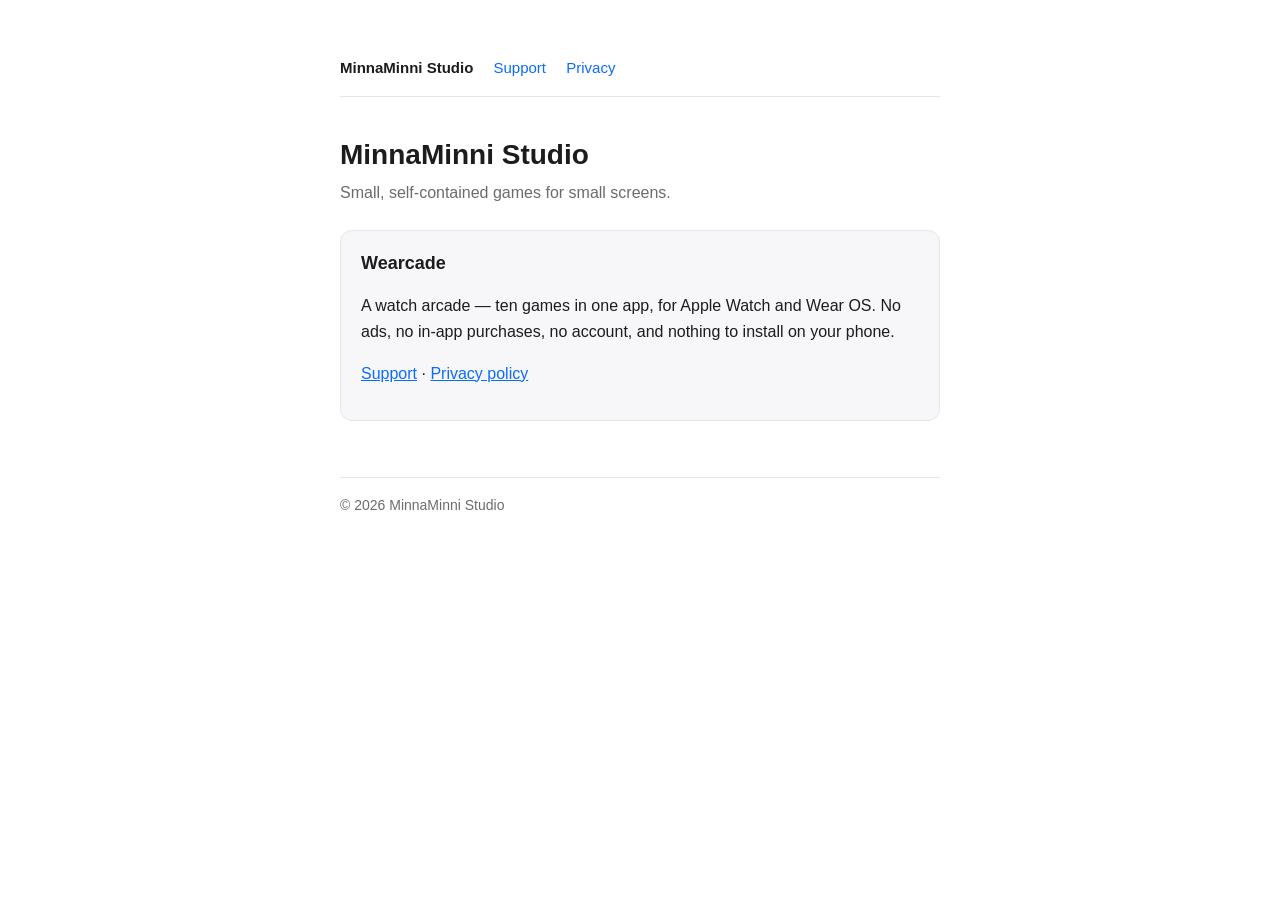
==== index.html @ bbb1bb50 "Add files via upload" ====
<!doctype html>
<html lang="en">
<head>
<meta charset="utf-8">
<meta name="viewport" content="width=device-width, initial-scale=1">
<title>MinnaMinni Studio</title>
<link rel="stylesheet" href="style.css">
</head>
<body>
  <nav>
    <a class="brand" href="./">MinnaMinni Studio</a>
    <a href="support.html">Support</a>
    <a href="privacy.html">Privacy</a>
  </nav>

  <h1>MinnaMinni Studio</h1>
  <p class="tag">Small, self-contained games for small screens.</p>

  <div class="card">
    <h2>Wearcade</h2>
    <p>A watch arcade — ten games in one app, for Apple Watch and Wear OS.
    No ads, no in-app purchases, no account, and nothing to install on your phone.</p>
    <p><a href="support.html">Support</a> &middot; <a href="privacy.html">Privacy policy</a></p>
  </div>

  <footer>
    &copy; 2026 MinnaMinni Studio
  </footer>
</body>
</html>
---- style.css ----
:root {
  --bg: #ffffff;
  --fg: #1c1c1e;
  --muted: #6b6b70;
  --link: #0a6cff;
  --rule: #e6e6ea;
  --card: #f7f7f9;
}

@media (prefers-color-scheme: dark) {
  :root {
    --bg: #111114;
    --fg: #ececf0;
    --muted: #9a9aa2;
    --link: #6aa8ff;
    --rule: #2a2a30;
    --card: #1a1a1f;
  }
}

* { box-sizing: border-box; }

body {
  font-family: -apple-system, BlinkMacSystemFont, "Helvetica Neue", Arial, sans-serif;
  max-width: 640px;
  margin: 0 auto;
  padding: 56px 20px 80px;
  line-height: 1.6;
  background: var(--bg);
  color: var(--fg);
}

h1 { font-size: 28px; line-height: 1.25; margin: 0 0 8px; }
h2 { font-size: 18px; margin: 36px 0 8px; }
a { color: var(--link); }

.tag { color: var(--muted); margin-top: 0; }
.updated { color: var(--muted); font-size: 14px; }

nav {
  margin-bottom: 40px;
  padding-bottom: 16px;
  border-bottom: 1px solid var(--rule);
  font-size: 15px;
}
nav a { margin-right: 16px; text-decoration: none; }
nav .brand { font-weight: 600; color: var(--fg); }

.card {
  background: var(--card);
  border: 1px solid var(--rule);
  border-radius: 12px;
  padding: 18px 20px;
  margin: 24px 0;
}
.card h2 { margin-top: 0; }

footer {
  margin-top: 56px;
  padding-top: 16px;
  border-top: 1px solid var(--rule);
  color: var(--muted);
  font-size: 14px;
}
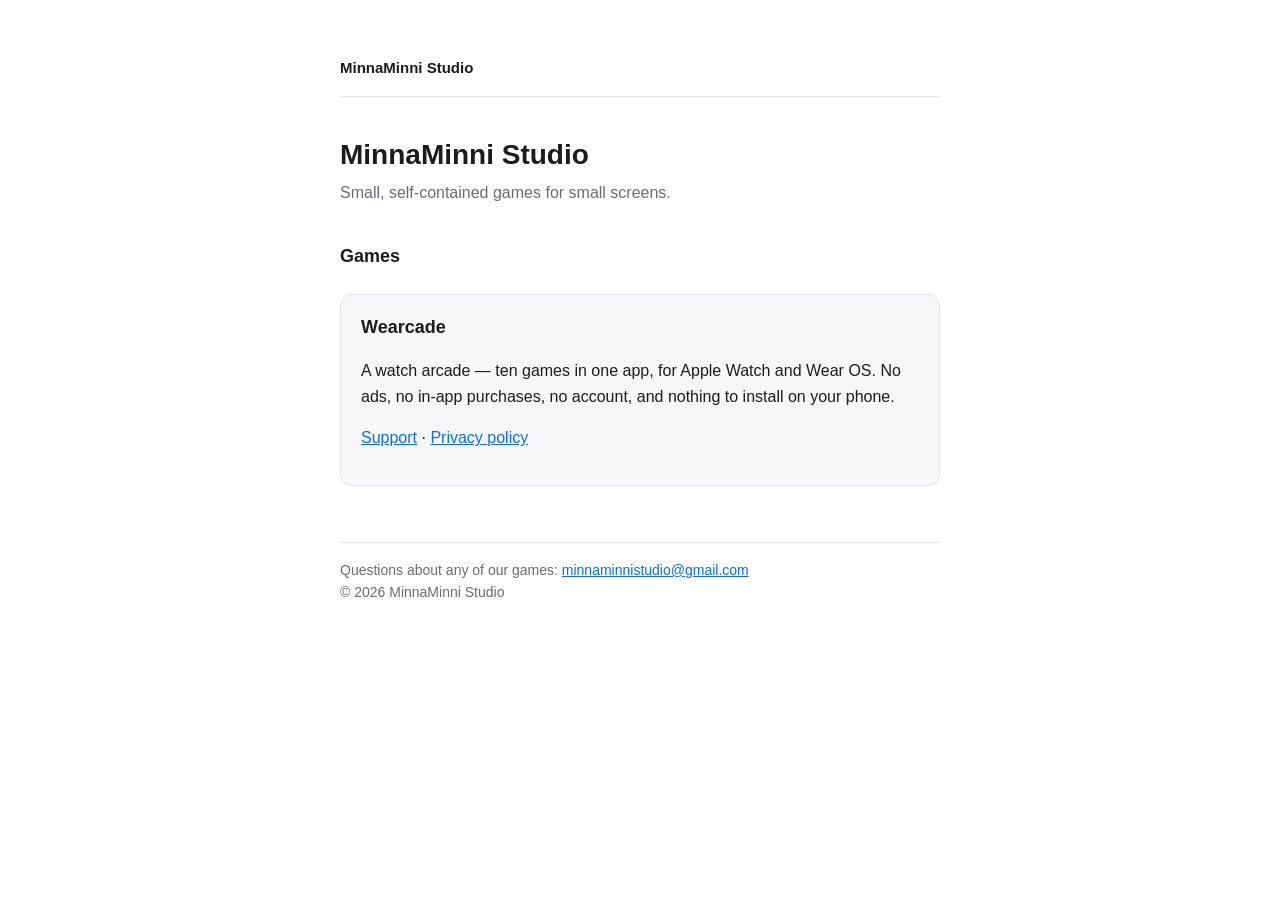
==== commit 8f15eb4b: "Fix the path" ====
--- a/index.html
+++ b/index.html
@@ -9,21 +9,24 @@
 <body>
   <nav>
     <a class="brand" href="./">MinnaMinni Studio</a>
-    <a href="support.html">Support</a>
-    <a href="privacy.html">Privacy</a>
   </nav>
 
   <h1>MinnaMinni Studio</h1>
   <p class="tag">Small, self-contained games for small screens.</p>
 
+  <h2>Games</h2>
+
   <div class="card">
     <h2>Wearcade</h2>
     <p>A watch arcade — ten games in one app, for Apple Watch and Wear OS.
     No ads, no in-app purchases, no account, and nothing to install on your phone.</p>
-    <p><a href="support.html">Support</a> &middot; <a href="privacy.html">Privacy policy</a></p>
+    <p><a href="wearcade/support.html">Support</a> &middot;
+       <a href="wearcade/privacy.html">Privacy policy</a></p>
   </div>
 
   <footer>
+    Questions about any of our games:
+    <a href="mailto:minnaminnistudio@gmail.com">minnaminnistudio@gmail.com</a><br>
     &copy; 2026 MinnaMinni Studio
   </footer>
 </body>
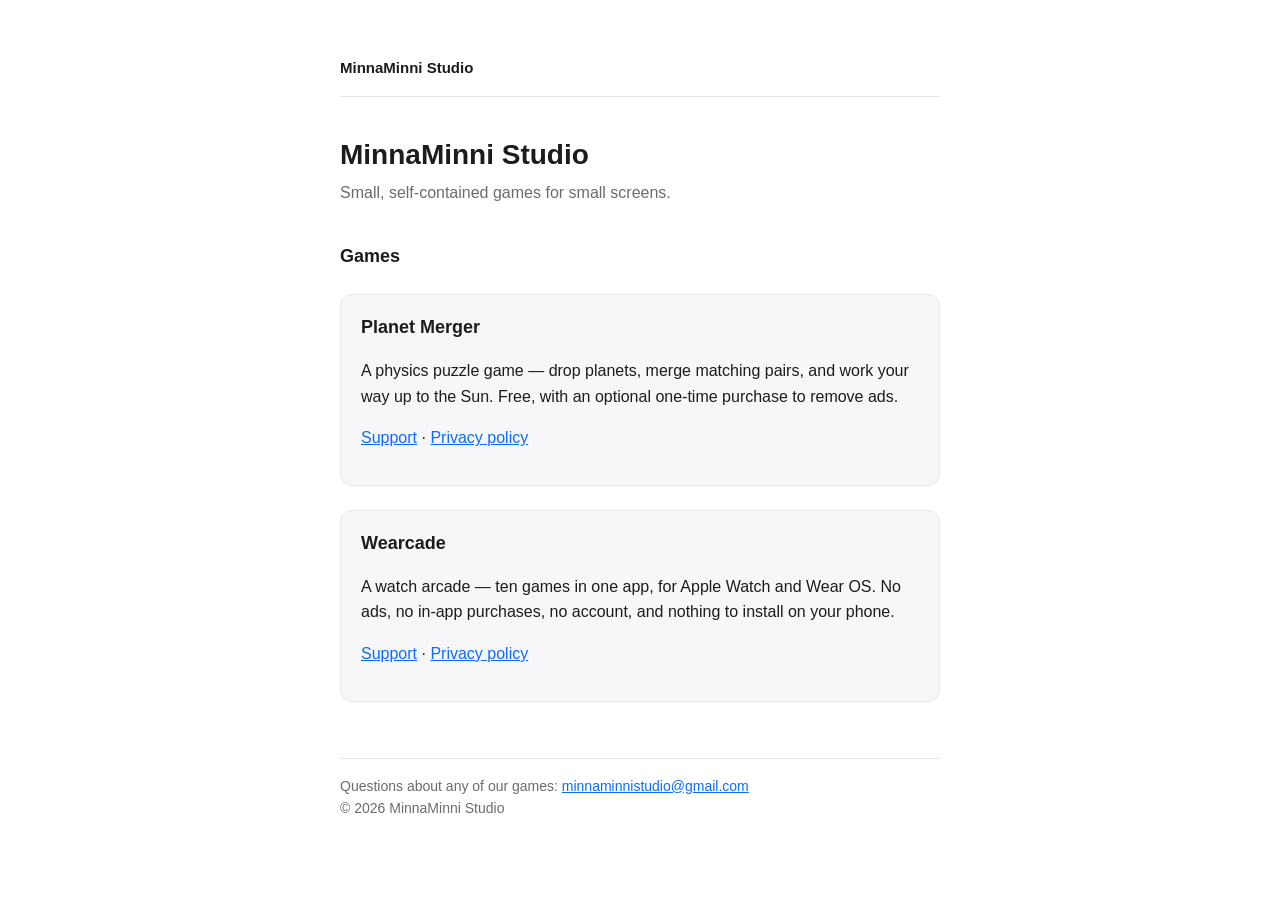
==== commit abd5daf3: "add planet merger" ====
--- a/index.html
+++ b/index.html
@@ -17,6 +17,14 @@
   <h2>Games</h2>
 
   <div class="card">
+    <h2>Planet Merger</h2>
+    <p>A physics puzzle game — drop planets, merge matching pairs, and work your way up to the
+    Sun. Free, with an optional one-time purchase to remove ads.</p>
+    <p><a href="planet-merger/support.html">Support</a> &middot;
+       <a href="planet-merger/privacy.html">Privacy policy</a></p>
+  </div>
+
+  <div class="card">
     <h2>Wearcade</h2>
     <p>A watch arcade — ten games in one app, for Apple Watch and Wear OS.
     No ads, no in-app purchases, no account, and nothing to install on your phone.</p>
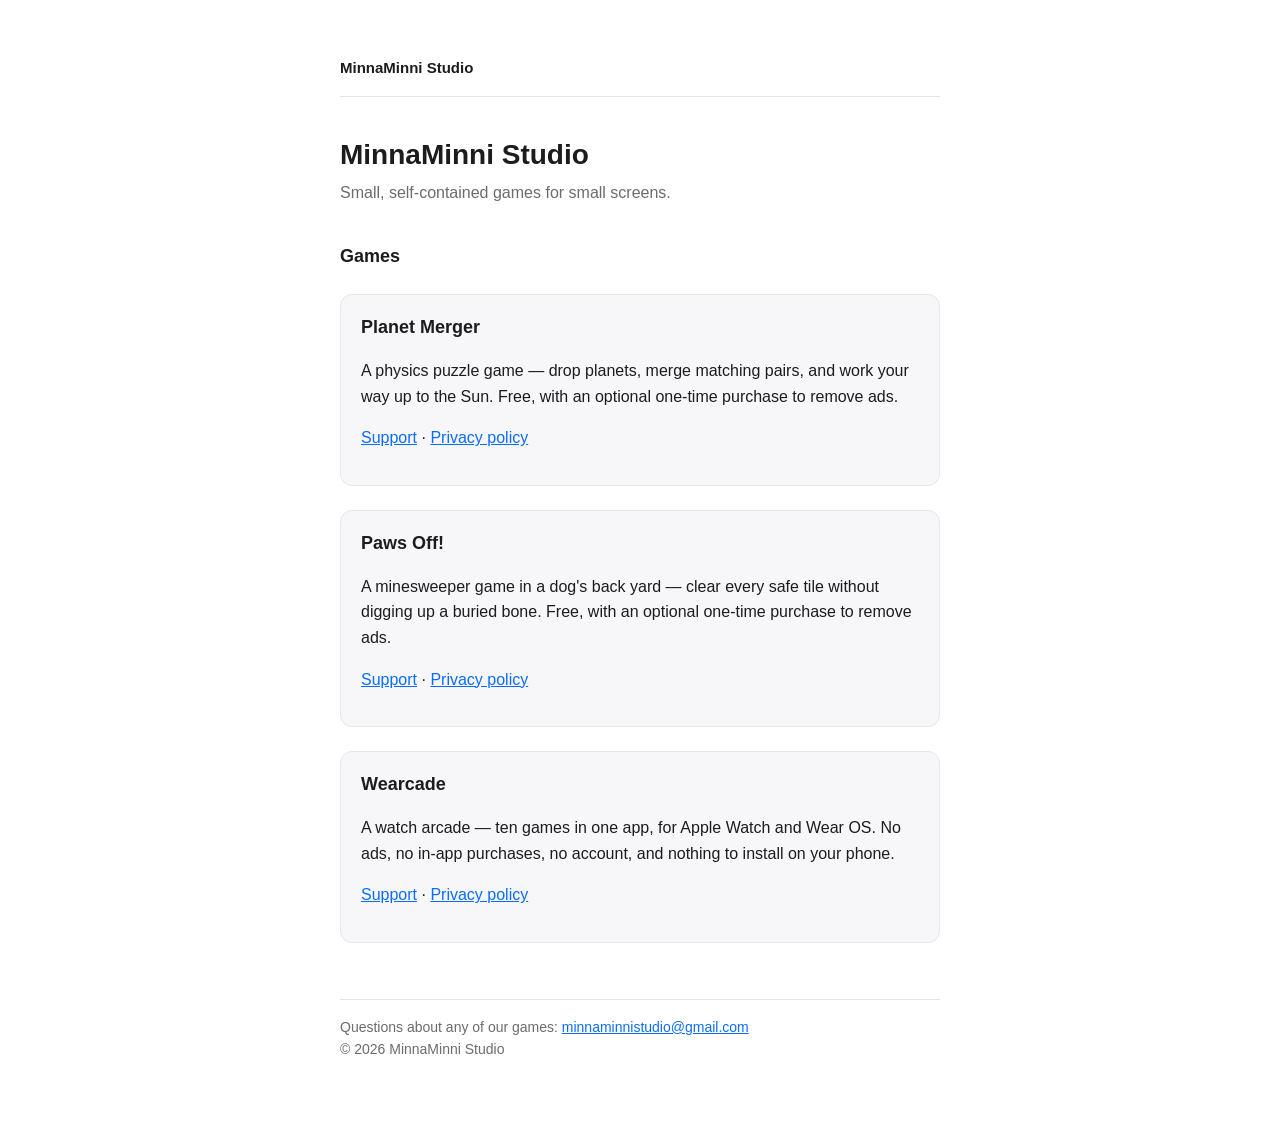
==== commit d063ee3f: "Update index.html" ====
--- a/index.html
+++ b/index.html
@@ -25,6 +25,14 @@
   </div>
 
   <div class="card">
+    <h2>Paws Off!</h2>
+    <p>A minesweeper game in a dog's back yard — clear every safe tile without digging up a
+    buried bone. Free, with an optional one-time purchase to remove ads.</p>
+    <p><a href="paws-off/support.html">Support</a> &middot;
+       <a href="paws-off/privacy.html">Privacy policy</a></p>
+  </div>
+
+  <div class="card">
     <h2>Wearcade</h2>
     <p>A watch arcade — ten games in one app, for Apple Watch and Wear OS.
     No ads, no in-app purchases, no account, and nothing to install on your phone.</p>
